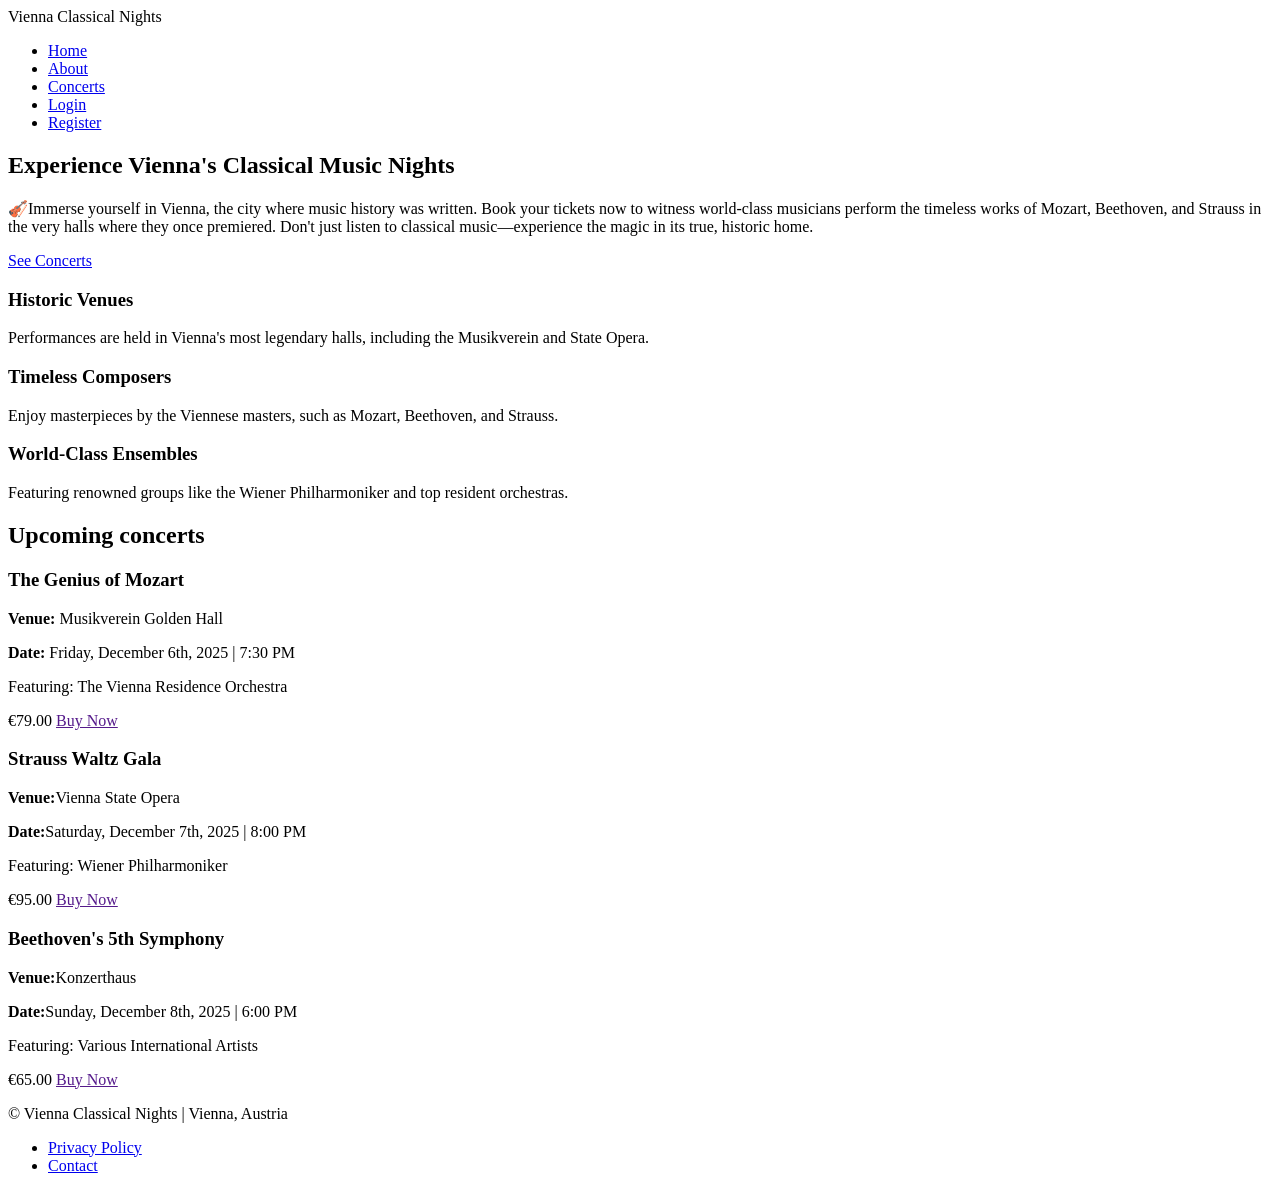
==== index.html @ 5f82bc85 "Initial project setup: add homepage structure" ====
<!DOCTYPE html>
<html lang="en">

<head>
    <meta charset="UTF-8">
    <meta name="viewport" content="width=device-width, initial-scale=1.0">
    <title>Vienna Classical Nights</title>
    <link rel="stylesheet" href="styles.css">
</head>

<body>
    <!-- Header -->
    <header class="header">
        <div class="logo">Vienna Classical Nights</div>
        <nav>
            <ul class="nav-links">
                <li><a href="index.html">Home</a></li>
                <li><a href="about.html">About</a></li>
                <li><a href="concerts.html">Concerts</a></li>
                <li><a href="login.html">Login</a></li>
                <li><a href="register.html">Register</a></li>
            </ul>
        </nav>
    </header>

    <!-- Banner -->
    <section class="banner">
        <h1>Experience Vienna's Classical Music Nights</h1>
        <p>🎻Immerse yourself in Vienna, the city where music history was written. Book your tickets now to witness
            world-class musicians perform the timeless works of Mozart, Beethoven, and Strauss in the very halls where
            they once premiered. Don't just listen to classical music—experience the magic in its true, historic home.
        </p>
        <a href="concerts.html" class="concerts-button">See Concerts</a>
    </section>

    <!-- Features -->

    <section class="features">
        <div class="feature">
            <h3>Historic Venues</h3>
            <p>Performances are held in Vienna's most legendary halls, including the Musikverein and State Opera.</p>
        </div>
        <div class="feature">
            <h3>Timeless Composers</h3>
            <p>Enjoy masterpieces by the Viennese masters, such as Mozart, Beethoven, and Strauss.</p>
        </div>
        <div class="feature">
            <h3>World-Class Ensembles</h3>
            <p>Featuring renowned groups like the Wiener Philharmoniker and top resident orchestras.</p>
        </div>
    </section>

    <!-- Upcoming concerts-->

    <section id="concerts" class="concerts-section">
        <div class="container">
            <h2>Upcoming concerts</h2>

            <div class="concert-card">
                <div class="concert-info">
                    <h3>The Genius of Mozart</h3>
                    <p><strong>Venue:</strong> Musikverein Golden Hall</p>
                    <p><strong>Date:</strong> Friday, December 6th, 2025 | 7:30 PM</p>
                    <p>Featuring: The Vienna Residence Orchestra</p>
                </div>
                <div class="price-button">
                    <span class="price">€79.00</span>
                    <a href="" class="buy-button">Buy Now</a>
                </div>
            </div>

            <div class="concert-card">
                <div class="concert-info">
                    <h3>Strauss Waltz Gala</h3>
                    <p><strong>Venue:</strong>Vienna State Opera</p>
                    <p><strong>Date:</strong>Saturday, December 7th, 2025 | 8:00 PM</p>
                    <p>Featuring: Wiener Philharmoniker</p>
                </div>
                <div class="price-button">
                    <span class="price">€95.00</span>
                    <a href="" class="buy-button">Buy Now</a>
                </div>
            </div>

            <div class="concert-card">
                <div class="concert-info">
                    <h3>Beethoven's 5th Symphony</h3>
                    <p><strong>Venue:</strong>Konzerthaus</p>
                    <p><strong>Date:</strong>Sunday, December 8th, 2025 | 6:00 PM</p>
                    <p>Featuring: Various International Artists</p>
                </div>
                <div class="price-button">
                    <span class="price">€65.00</span>
                    <a href="" class="buy-button">Buy Now</a>
                </div>
            </div>
        </div>
       
    </section>

    <!-- Footer -->

    <footer>
        <p>© Vienna Classical Nights | Vienna, Austria</p>
        <ul class="footer-links">
            <li><a href="#">Privacy Policy</a></li>
            <li><a href="#">Contact</a></li>
        </ul>
    </footer>

</body>

</html>
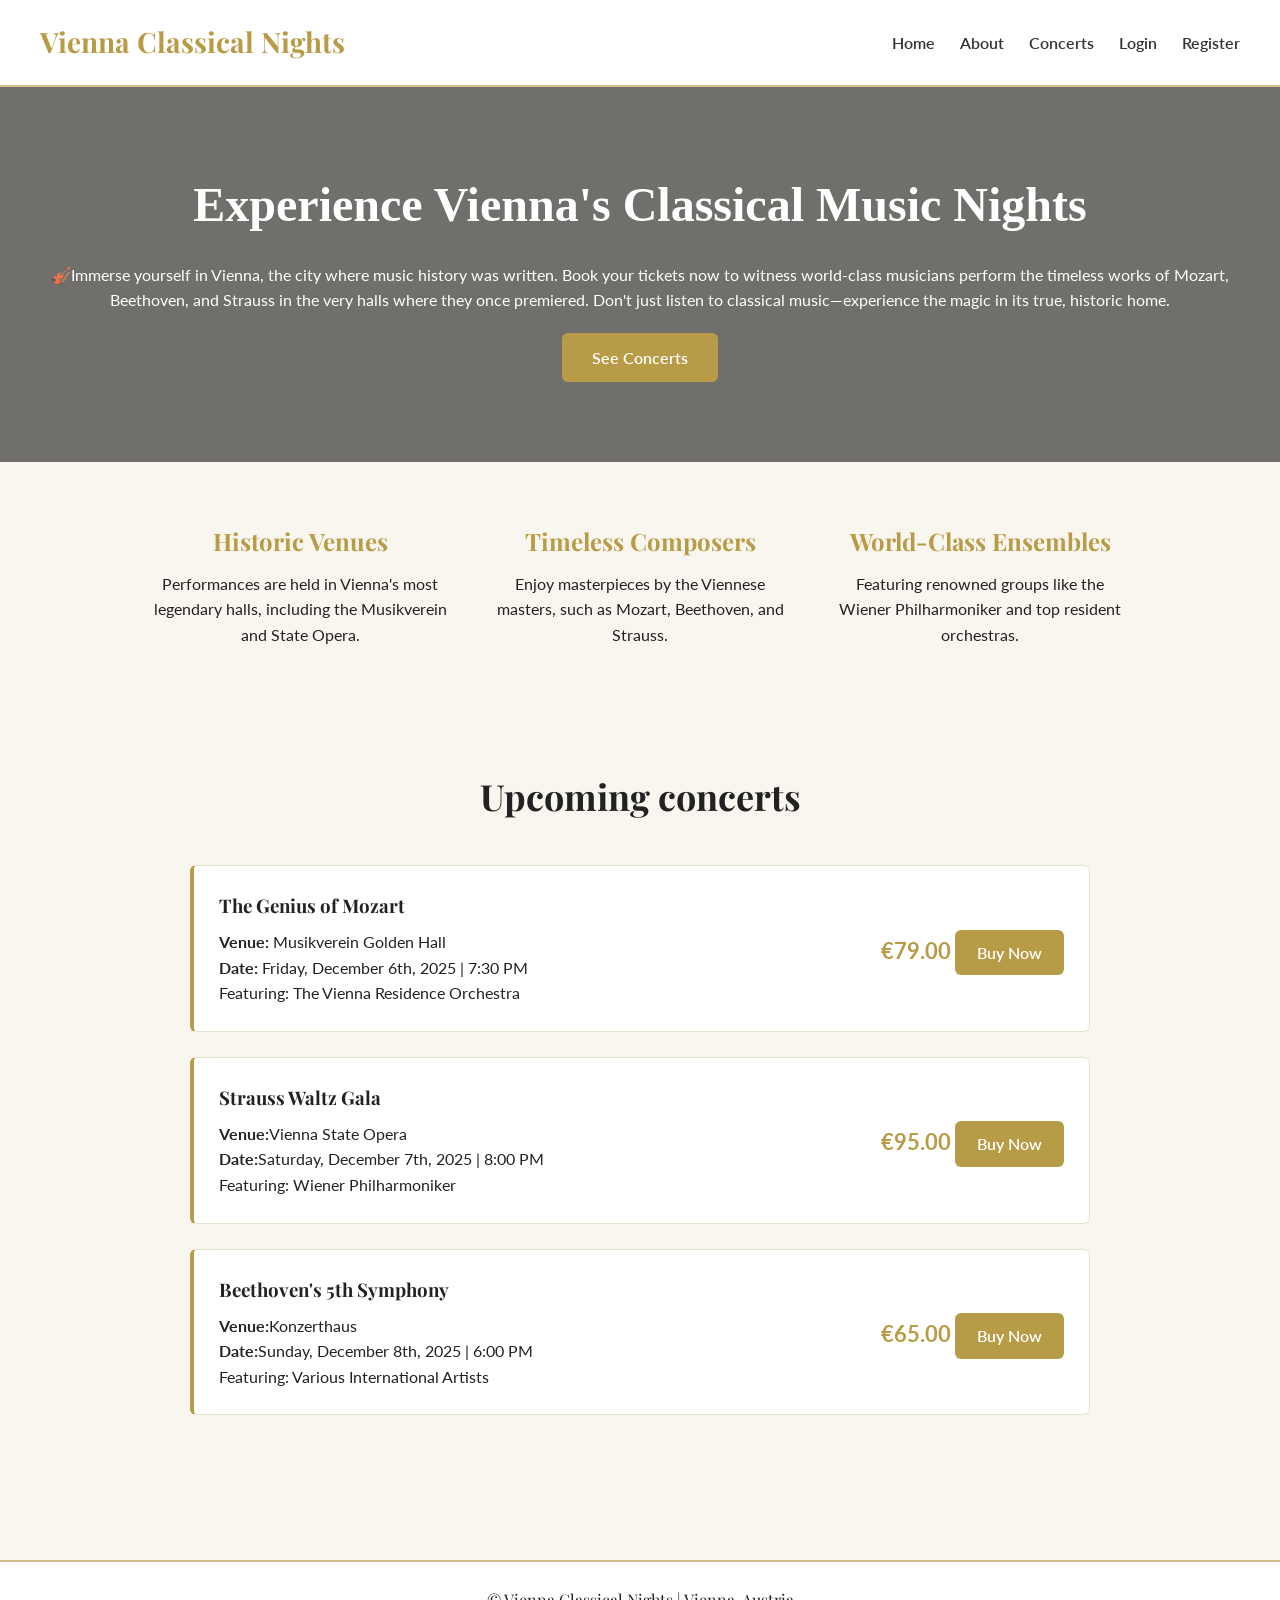
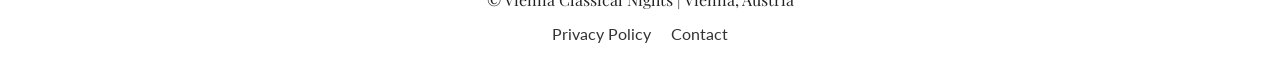
==== commit af0def5e: "Stilizimi i struktures baze me CSS" ====
--- a/index.html
+++ b/index.html
@@ -6,6 +6,8 @@
     <meta name="viewport" content="width=device-width, initial-scale=1.0">
     <title>Vienna Classical Nights</title>
     <link rel="stylesheet" href="styles.css">
+    <link href="https://fonts.googleapis.com/css2?family=Lato:wght@300;400;700&family=Playfair+Display:wght@400;700&display=swap" rel="stylesheet">
+</head>
 </head>
 
 <body>
--- a/styles.css
+++ b/styles.css
@@ -0,0 +1,196 @@
+* {
+    margin: 0;
+    padding: 0;
+    box-sizing: border-box;
+}
+
+body {
+    font-family: "Lato", sans-serif;
+    background-color: #f9f6ef;;
+    color: #222;
+    line-height: 1.6;
+}
+
+.header {
+    background-color: #fff;
+    padding: 20px 40px;
+    display: flex;
+    justify-content: space-between;
+    align-items: center;
+    border-bottom: 2px solid #d4bf8a;
+    position: sticky;
+    top: 0;
+    z-index: 100;
+}
+
+.header .logo {
+    font-family: "Playfair Display", serif;
+    font-size: 28px;
+    font-weight: 700;
+    color: #b89b47;
+}
+
+.nav-links {
+    list-style: none;
+    display: flex;
+    gap: 25px;
+}
+
+.nav-links a {
+    text-decoration: none;
+    color: #333;
+    font-weight: 600;
+    transition: color 0.3s;
+}
+
+.nav-links a:hover {
+     color: #b89b47;
+}
+
+.banner {
+    text-align: center;
+    padding: 80px 20px;
+     background: linear-gradient(
+        rgba(0, 0, 0, 0.55),
+        rgba(0, 0, 0, 0.55)
+    ),
+    url('https://hidraupianobenches.com/wp-content/uploads/2023/03/What-is-Classical-Music-A-Deep-Dive-into-the-World-of-Musical-Masterpieces.png') center/cover no-repeat;
+    color: white;
+}
+
+.banner h1 {
+    font-family: "Playfair Diplay", serif;
+    font-size: 48px;
+    margin-bottom: 18px;
+}
+
+.concerts-button {
+    background-color: #b89b47;
+    color: white;
+    padding: 12px 30px;
+    border-radius: 6px;
+    text-decoration: none;
+    font-weight: 600;
+    display: inline-block;
+    margin-top: 20px;
+    transform: 0.3s;
+}
+
+.concerts-button:hover {
+    background-color: #9f8035;
+}
+
+.features {
+    display: flex;
+    justify-content: center;
+    gap: 40px;
+    padding: 60px 20px;
+}
+
+.feature {
+    max-width: 300px;
+    text-align: center;
+}
+
+.feature h3 {
+    font-family: "Playfair Display", serif;
+    margin-bottom: 10px;
+    font-size: 24px;
+    color: #b89b47;
+}
+
+.concerts-section {
+    padding: 60px 20px;
+}
+
+.concerts-section h2 {
+    text-align: center;
+    font-family: "Playfair Display", serif;
+    font-size: 36px;
+    color: #222;
+    margin-bottom: 40px;
+}
+
+.container {
+    max-width: 900px;
+    margin: auto;
+}
+
+.concert-card {
+    background-color: white;
+    border: 1px solid #e8e1d2;
+    border-left: 4px solid #b89b47;
+    padding: 25px;
+    margin-bottom: 25px;
+    display: flex;
+    justify-content: space-between;
+    align-items: center;
+    border-radius: 6px;
+    transition: box-shadow 0.3s;
+}
+
+.concert-card:hover {
+    box-shadow: 0px 4px 14px rgba(0, 0, 0, 0.12);
+}
+
+.concert-info h3 {
+    font-family: "Playfair Display", serif;
+    margin-bottom: 8px;
+}
+
+.price-button {
+    text-align: right;
+}
+
+.price {
+    font-size: 22px;
+    font-weight: bold;
+    color: #b89b47;
+}
+
+.buy-button {
+    display: inline-block;
+    margin-top: 8px;
+    background-color: #b89b47;
+    color: white;
+    padding: 10px 22px;
+    border-radius: 6px;
+    text-decoration: none;
+    font-weight: 600;
+    transition: 0.3s;
+}
+
+.buy-button:hover {
+    background-color: #9f8035;
+}
+
+footer {
+    background-color: #fff;
+    text-align: center;
+    padding: 25px 0;
+    margin-top: 60px;
+    border-top: 2px solid #d4bf8a;
+}
+
+footer p {
+    font-family: "Playfair Display", serif;
+    font-size: 16px;
+}
+
+.footer-links {
+    list-style: none;
+    display: flex;
+    justify-content: center;
+    gap: 20px;
+    margin-top: 8px;
+}
+
+.footer-links a {
+    text-decoration: none;
+    color: #333;
+    transition: color 0.3s;
+}
+
+.footer-links a:hover {
+    color: #b89b47;
+}
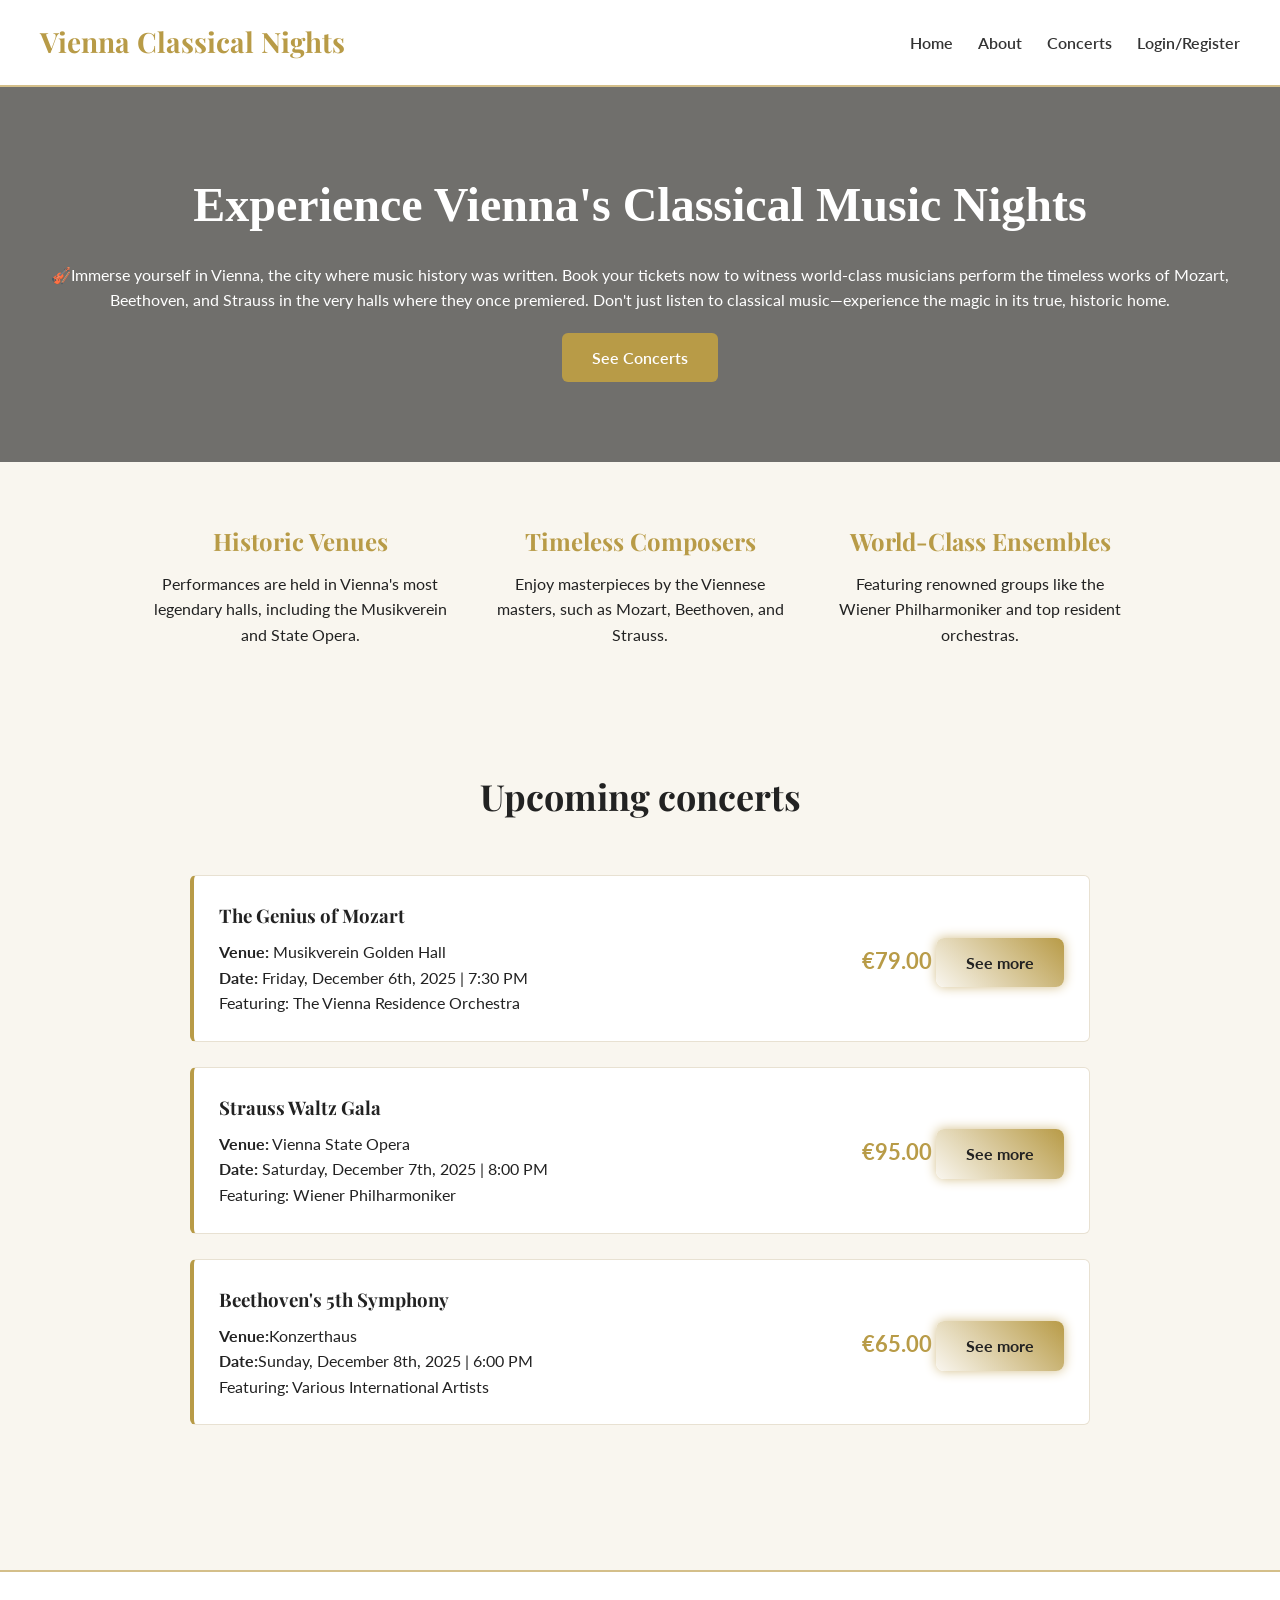
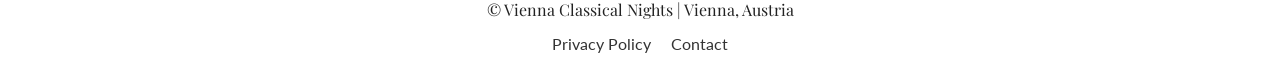
==== commit 8bd524e1: "Update i koncertit, indexit edhe shtimi i login page" ====
--- a/index.html
+++ b/index.html
@@ -19,8 +19,8 @@
                 <li><a href="index.html">Home</a></li>
                 <li><a href="about.html">About</a></li>
                 <li><a href="concerts.html">Concerts</a></li>
-                <li><a href="login.html">Login</a></li>
-                <li><a href="register.html">Register</a></li>
+                <li><a href="login.html">Login/Register</a></li>
+                
             </ul>
         </nav>
     </header>
@@ -67,20 +67,20 @@
                 </div>
                 <div class="price-button">
                     <span class="price">€79.00</span>
-                    <a href="" class="buy-button">Buy Now</a>
+                    <a href="concerts.html" class="buy-button">See more</a>
                 </div>
             </div>
 
             <div class="concert-card">
                 <div class="concert-info">
                     <h3>Strauss Waltz Gala</h3>
-                    <p><strong>Venue:</strong>Vienna State Opera</p>
-                    <p><strong>Date:</strong>Saturday, December 7th, 2025 | 8:00 PM</p>
+                    <p><strong>Venue:</strong> Vienna State Opera</p>
+                    <p><strong>Date:</strong> Saturday, December 7th, 2025 | 8:00 PM</p>
                     <p>Featuring: Wiener Philharmoniker</p>
                 </div>
                 <div class="price-button">
                     <span class="price">€95.00</span>
-                    <a href="" class="buy-button">Buy Now</a>
+                    <a href="concerts.html" class="buy-button">See more</a>
                 </div>
             </div>
 
@@ -93,7 +93,7 @@
                 </div>
                 <div class="price-button">
                     <span class="price">€65.00</span>
-                    <a href="" class="buy-button">Buy Now</a>
+                    <a href="concerts.html" class="buy-button">See more</a>
                 </div>
             </div>
         </div>
--- a/styles.css
+++ b/styles.css
@@ -194,3 +194,157 @@
 .footer-links a:hover {
     color: #b89b47;
 }
+
+/* kodi i concerts page */
+
+/* MAIN CONTAINER */
+.concerts-section.container {
+  max-width: 900px;
+  margin: 60px auto;
+  padding: 0 20px;
+  text-align: center;
+}
+
+.concerts-section h2 {
+  font-family: 'Playfair Display', serif;
+  font-size: 36px;
+  color: #222;
+  margin-bottom: 50px;
+}
+
+/* CONCERT HERO SECTIONS */
+.concert-day-hero {
+  position: relative;
+  height: 420px;
+  margin-bottom: 40px;
+  border-radius: 12px;
+  background-size: cover;
+  background-position: center;
+  overflow: hidden;
+  box-shadow: 0 6px 20px rgba(0,0,0,0.15);
+  transition: transform 0.3s ease;
+}
+
+.concert-day-hero:hover {
+  transform: scale(1.03);
+  box-shadow: 0 12px 35px rgba(0,0,0,0.25);
+}
+
+.concert-day-hero-overlay {
+  position: absolute;
+  bottom: 0;
+  width: 100%;
+  background: linear-gradient(to top, rgba(0,0,0,0.75) 40%, transparent 100%);
+  padding: 30px 40px;
+  color: #f9f6ef;
+  border-radius: 0 0 12px 12px;
+  display: flex;
+  flex-direction: column;
+  justify-content: flex-end;
+  height: 100%;
+}
+
+.concert-day-info h3 {
+  font-size: 18px;
+  font-weight: 400;
+  margin-bottom: 8px;
+  text-shadow: 0 0 6px rgba(0,0,0,0.7);
+}
+
+.concert-day-info h2 {
+  font-family: 'Playfair Display', serif;
+  font-size: 32px;
+  font-weight: 700;
+  margin-bottom: 12px;
+  color: #b89b47;
+  text-shadow: 0 0 8px #d4bf8a;
+}
+
+.concert-day-info p {
+  font-size: 16px;
+  margin-bottom: 20px;
+  text-shadow: 0 0 6px rgba(0,0,0,0.6);
+}
+
+/* BUY BUTTON */
+.buy-button {
+  align-self: flex-start;
+  background: linear-gradient(45deg, #f9f6ef, #b89b47);
+  color: #222;
+  font-weight: 700;
+  padding: 12px 30px;
+  border-radius: 8px;
+  text-decoration: none;
+  box-shadow: 0 0 12px #d4bf8a;
+  border: none;
+  cursor: pointer;
+  transition: all 0.3s ease;
+  font-size: 16px;
+}
+
+.buy-button:hover {
+  background: linear-gradient(45deg, #d4bf8a, #f9f6ef);
+  color: #111;
+  box-shadow: 0 0 20px #b89b47;
+  transform: translateY(-3px);
+}
+/*  kodi i about page */
+/* Main About container */
+.about-container {
+    max-width: 900px;
+    margin: auto;
+    padding: 60px 20px;
+}
+
+/* Title sections */
+.about-container h2 {
+    font-family: "Playfair Display", serif;
+    font-size: 32px;
+    color: #b89b47;
+    margin-top: 40px;
+    margin-bottom: 15px;
+    text-align: center;
+}
+
+/* Text paragraphs */
+.about-container p {
+    font-size: 18px;
+    line-height: 1.9;
+    color: #232323;
+    margin-bottom: 25px;
+}
+
+/* Bullet list */
+.about-container ul {
+    padding-left: 25px;
+    margin-bottom: 30px;
+}
+
+.about-container ul li {
+    font-size: 18px;
+    line-height: 1.8;
+    margin-bottom: 10px;
+}
+
+.about-banner {
+    background: linear-gradient(
+        rgba(0, 0, 0, 0.45),
+        rgba(0, 0, 0, 0.45)
+    ),
+    url("images/image55.jpg") center/cover no-repeat;
+    padding: 90px 20px;
+    text-align: center;
+    color: white;
+}
+
+.about-banner h1 {
+    font-family: "Playfair Display", serif;
+    font-size: 48px;
+    margin-bottom: 10px;
+}
+
+.about-banner p {
+    font-size: 20px;
+    max-width: 800px;
+    margin: auto;
+}
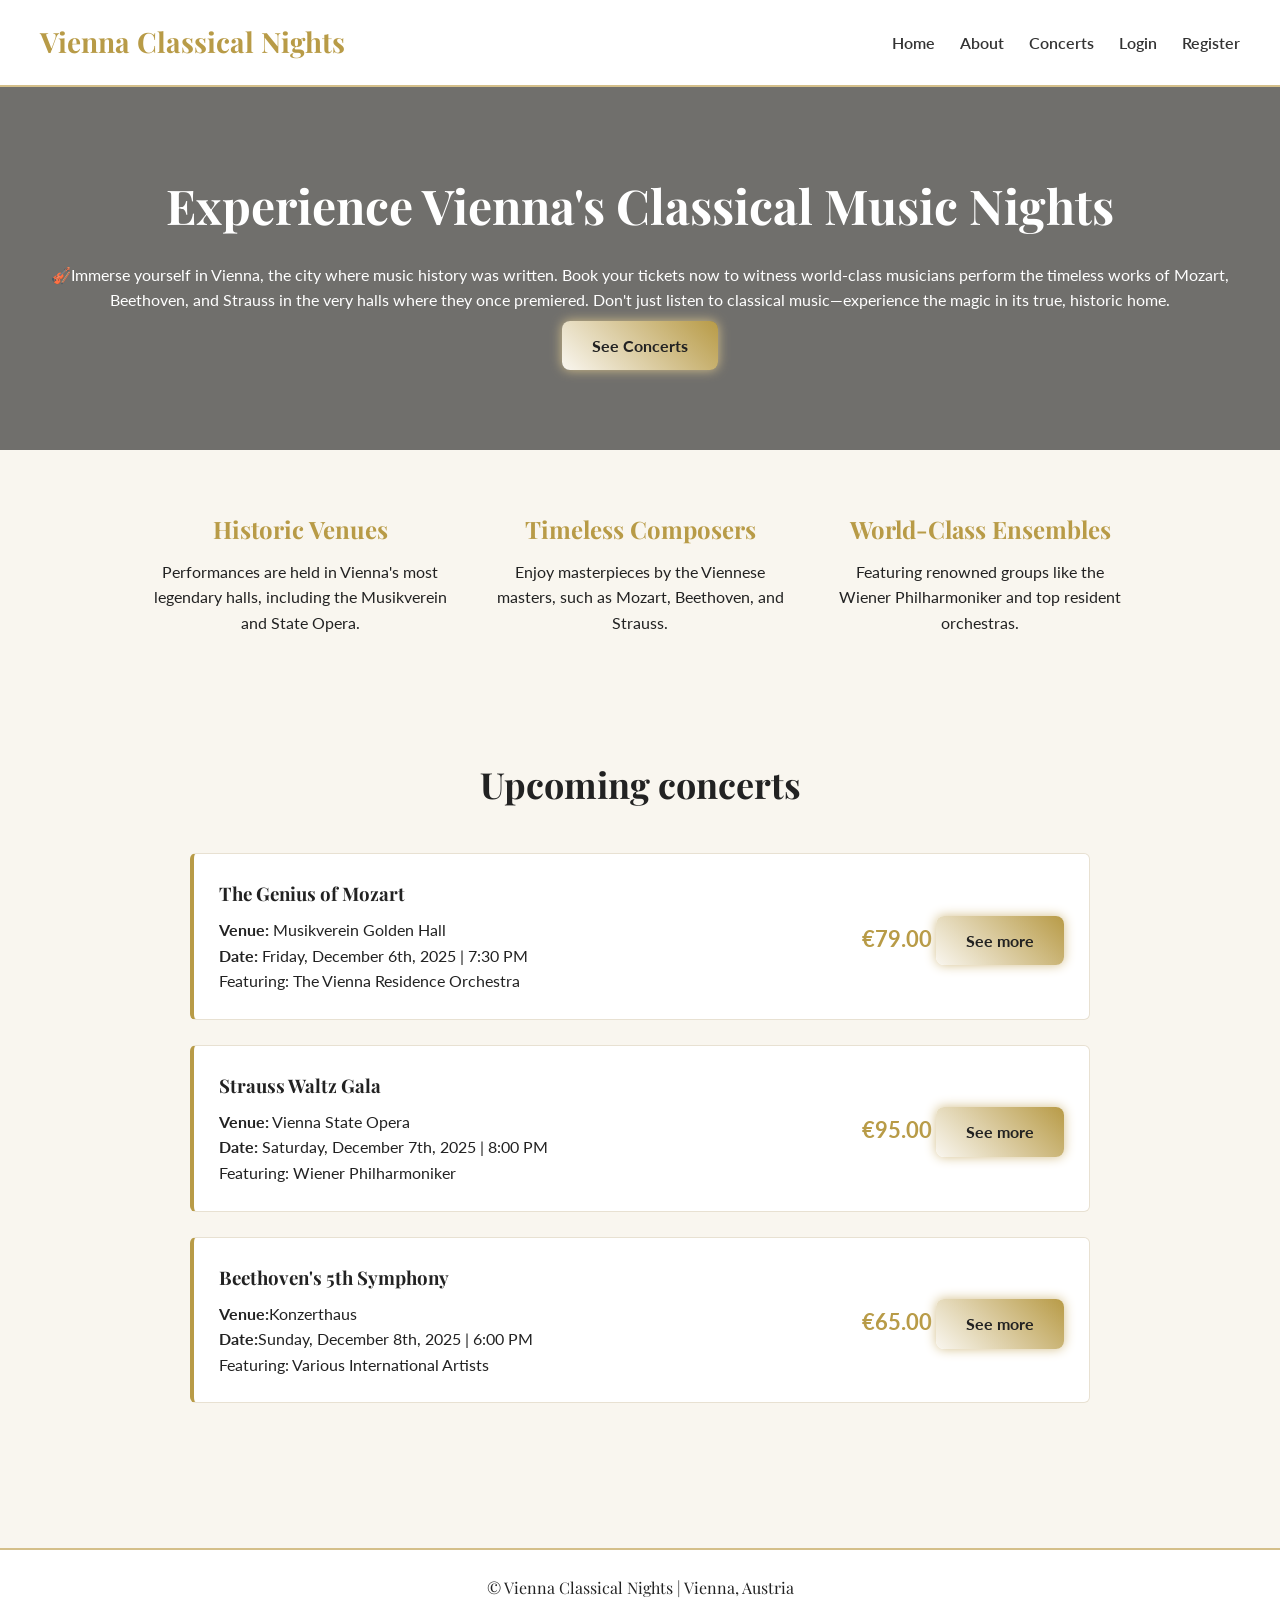
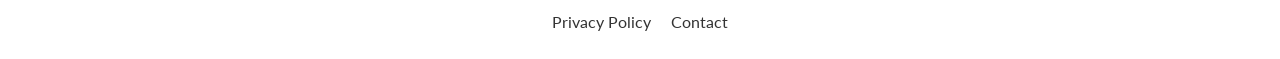
==== commit 2fd59ea1: "Shtimi i register page" ====
--- a/index.html
+++ b/index.html
@@ -19,7 +19,8 @@
                 <li><a href="index.html">Home</a></li>
                 <li><a href="about.html">About</a></li>
                 <li><a href="concerts.html">Concerts</a></li>
-                <li><a href="login.html">Login/Register</a></li>
+                <li><a href="login.html">Login</a></li>
+                <li><a href="register.html">Register</a></li>
                 
             </ul>
         </nav>
@@ -32,7 +33,7 @@
             world-class musicians perform the timeless works of Mozart, Beethoven, and Strauss in the very halls where
             they once premiered. Don't just listen to classical music—experience the magic in its true, historic home.
         </p>
-        <a href="concerts.html" class="concerts-button">See Concerts</a>
+        <a href="concerts.html" class="buy-button">See Concerts</a>
     </section>
 
     <!-- Features -->
--- a/styles.css
+++ b/styles.css
@@ -6,7 +6,7 @@
 
 body {
     font-family: "Lato", sans-serif;
-    background-color: #f9f6ef;;
+    background-color: #f9f6ef;
     color: #222;
     line-height: 1.6;
 }
@@ -44,28 +44,25 @@
 }
 
 .nav-links a:hover {
-     color: #b89b47;
+    color: #b89b47;
 }
 
 .banner {
     text-align: center;
     padding: 80px 20px;
-     background: linear-gradient(
-        rgba(0, 0, 0, 0.55),
-        rgba(0, 0, 0, 0.55)
-    ),
-    url('https://hidraupianobenches.com/wp-content/uploads/2023/03/What-is-Classical-Music-A-Deep-Dive-into-the-World-of-Musical-Masterpieces.png') center/cover no-repeat;
+    background: linear-gradient(rgba(0,0,0,0.55), rgba(0,0,0,0.55)),
+        url('https://hidraupianobenches.com/wp-content/uploads/2023/03/What-is-Classical-Music-A-Deep-Dive-into-the-World-of-Musical-Masterpieces.png') center/cover no-repeat;
     color: white;
 }
 
 .banner h1 {
-    font-family: "Playfair Diplay", serif;
+    font-family: "Playfair Display", serif;
     font-size: 48px;
     margin-bottom: 18px;
 }
 
-.concerts-button {
-    background-color: #b89b47;
+/* .concerts-button {
+    background-color: #b89b47; 
     color: white;
     padding: 12px 30px;
     border-radius: 6px;
@@ -73,12 +70,12 @@
     font-weight: 600;
     display: inline-block;
     margin-top: 20px;
-    transform: 0.3s;
+    transition: 0.3s;
 }
 
 .concerts-button:hover {
     background-color: #9f8035;
-}
+} */
 
 .features {
     display: flex;
@@ -130,7 +127,7 @@
 }
 
 .concert-card:hover {
-    box-shadow: 0px 4px 14px rgba(0, 0, 0, 0.12);
+    box-shadow: 0px 4px 14px rgba(0,0,0,0.12);
 }
 
 .concert-info h3 {
@@ -195,108 +192,94 @@
     color: #b89b47;
 }
 
-/* kodi i concerts page */
-
-/* MAIN CONTAINER */
 .concerts-section.container {
-  max-width: 900px;
-  margin: 60px auto;
-  padding: 0 20px;
-  text-align: center;
-}
-
-.concerts-section h2 {
-  font-family: 'Playfair Display', serif;
-  font-size: 36px;
-  color: #222;
-  margin-bottom: 50px;
-}
-
-/* CONCERT HERO SECTIONS */
+    max-width: 900px;
+    margin: 60px auto;
+    padding: 0 20px;
+    text-align: center;
+}
+
 .concert-day-hero {
-  position: relative;
-  height: 420px;
-  margin-bottom: 40px;
-  border-radius: 12px;
-  background-size: cover;
-  background-position: center;
-  overflow: hidden;
-  box-shadow: 0 6px 20px rgba(0,0,0,0.15);
-  transition: transform 0.3s ease;
+    position: relative;
+    height: 420px;
+    margin-bottom: 40px;
+    border-radius: 12px;
+    background-size: cover;
+    background-position: center;
+    overflow: hidden;
+    box-shadow: 0 6px 20px rgba(0,0,0,0.15);
+    transition: transform 0.3s ease;
 }
 
 .concert-day-hero:hover {
-  transform: scale(1.03);
-  box-shadow: 0 12px 35px rgba(0,0,0,0.25);
+    transform: scale(1.03);
+    box-shadow: 0 12px 35px rgba(0,0,0,0.25);
 }
 
 .concert-day-hero-overlay {
-  position: absolute;
-  bottom: 0;
-  width: 100%;
-  background: linear-gradient(to top, rgba(0,0,0,0.75) 40%, transparent 100%);
-  padding: 30px 40px;
-  color: #f9f6ef;
-  border-radius: 0 0 12px 12px;
-  display: flex;
-  flex-direction: column;
-  justify-content: flex-end;
-  height: 100%;
+    position: absolute;
+    bottom: 0;
+    width: 100%;
+    background: linear-gradient(to top, rgba(0,0,0,0.75) 40%, transparent 100%);
+    padding: 30px 40px;
+    color: #f9f6ef;
+    border-radius: 0 0 12px 12px;
+    display: flex;
+    flex-direction: column;
+    justify-content: flex-end;
+    height: 100%;
 }
 
 .concert-day-info h3 {
-  font-size: 18px;
-  font-weight: 400;
-  margin-bottom: 8px;
-  text-shadow: 0 0 6px rgba(0,0,0,0.7);
+    font-size: 18px;
+    font-weight: 400;
+    margin-bottom: 8px;
+    text-shadow: 0 0 6px rgba(0,0,0,0.7);
 }
 
 .concert-day-info h2 {
-  font-family: 'Playfair Display', serif;
-  font-size: 32px;
-  font-weight: 700;
-  margin-bottom: 12px;
-  color: #b89b47;
-  text-shadow: 0 0 8px #d4bf8a;
+    font-family: "Playfair Display", serif;
+    font-size: 32px;
+    font-weight: 700;
+    margin-bottom: 12px;
+    color: #b89b47;
+    text-shadow: 0 0 8px #d4bf8a;
 }
 
 .concert-day-info p {
-  font-size: 16px;
-  margin-bottom: 20px;
-  text-shadow: 0 0 6px rgba(0,0,0,0.6);
-}
-
-/* BUY BUTTON */
+    font-size: 16px;
+    margin-bottom: 20px;
+    text-shadow: 0 0 6px rgba(0,0,0,0.6);
+}
+
 .buy-button {
-  align-self: flex-start;
-  background: linear-gradient(45deg, #f9f6ef, #b89b47);
-  color: #222;
-  font-weight: 700;
-  padding: 12px 30px;
-  border-radius: 8px;
-  text-decoration: none;
-  box-shadow: 0 0 12px #d4bf8a;
-  border: none;
-  cursor: pointer;
-  transition: all 0.3s ease;
-  font-size: 16px;
+    align-self: flex-start;
+    background: linear-gradient(45deg, #f9f6ef, #b89b47);
+    color: #222;
+    font-weight: 700;
+    padding: 12px 30px;
+    border-radius: 8px;
+    text-decoration: none;
+    box-shadow: 0 0 12px #d4bf8a;
+    border: none;
+    cursor: pointer;
+    transition: all 0.3s ease;
+    font-size: 16px;
 }
 
 .buy-button:hover {
-  background: linear-gradient(45deg, #d4bf8a, #f9f6ef);
-  color: #111;
-  box-shadow: 0 0 20px #b89b47;
-  transform: translateY(-3px);
-}
-/*  kodi i about page */
-/* Main About container */
+    background: linear-gradient(45deg, #d4bf8a, #f9f6ef);
+    color: #111;
+    box-shadow: 0 0 20px #b89b47;
+    transform: translateY(-3px);
+}
+
 .about-container {
     max-width: 900px;
     margin: auto;
     padding: 60px 20px;
 }
 
-/* Title sections */
 .about-container h2 {
     font-family: "Playfair Display", serif;
     font-size: 32px;
@@ -306,7 +289,6 @@
     text-align: center;
 }
 
-/* Text paragraphs */
 .about-container p {
     font-size: 18px;
     line-height: 1.9;
@@ -314,7 +296,6 @@
     margin-bottom: 25px;
 }
 
-/* Bullet list */
 .about-container ul {
     padding-left: 25px;
     margin-bottom: 30px;
@@ -327,11 +308,8 @@
 }
 
 .about-banner {
-    background: linear-gradient(
-        rgba(0, 0, 0, 0.45),
-        rgba(0, 0, 0, 0.45)
-    ),
-    url("images/image55.jpg") center/cover no-repeat;
+    background: linear-gradient(rgba(0,0,0,0.45), rgba(0,0,0,0.45)),
+        url("images/image55.jpg") center/cover no-repeat;
     padding: 90px 20px;
     text-align: center;
     color: white;
@@ -348,3 +326,164 @@
     max-width: 800px;
     margin: auto;
 }
+
+.login-section {
+    display: flex;
+    justify-content: center;
+    align-items: center;
+    min-height: 70vh;
+    padding: 40px 20px;
+    background-color: #f9f6ef;
+}
+
+.login-container {
+    background-color: #fff;
+    padding: 40px;
+    border-radius: 8px;
+    box-shadow: 0 4px 14px rgba(0,0,0,0.1);
+    max-width: 400px;
+    width: 100%;
+    text-align: center;
+}
+
+.login-container h2 {
+    font-family: "Playfair Display", serif;
+    font-size: 32px;
+    margin-bottom: 25px;
+    color: #b89b47;
+}
+
+.login-container label {
+    display: block;
+    text-align: left;
+    margin: 12px 0 6px;
+    font-weight: 600;
+    color: #222;
+}
+
+.login-container input {
+    width: 100%;
+    padding: 12px;
+    border: 1px solid #d4bf8a;
+    border-radius: 6px;
+    margin-bottom: 20px;
+    font-size: 16px;
+    font-family: "Lato", sans-serif;
+}
+
+.login-button {
+    background-color: #b89b47;
+    color: #fff;
+    padding: 12px 30px;
+    border: none;
+    border-radius: 6px;
+    font-size: 16px;
+    font-weight: 600;
+    cursor: pointer;
+    transition: background-color 0.3s;
+    width: 100%;
+}
+
+.login-button:hover {
+    background-color: #9f8035;
+}
+
+.register-link {
+    margin-top: 15px;
+    font-size: 14px;
+}
+
+.register-link a {
+    color: #b89b47;
+    text-decoration: none;
+    font-weight: 600;
+}
+
+.register-link a:hover {
+    color: #9f8035;
+}
+
+
+.register-section {
+    display: flex;
+    justify-content: center;
+    align-items: center;
+    min-height: 70vh;
+    padding: 40px 20px;
+    background-color: #f9f6ef;
+}
+
+.register-container {
+    background-color: #fff;
+    padding: 40px;
+    border-radius: 8px;
+    box-shadow: 0 4px 14px rgba(0,0,0,0.1);
+    max-width: 420px;
+    width: 100%;
+    text-align: center;
+}
+
+.register-container h2 {
+    font-family: "Playfair Display", serif;
+    font-size: 32px;
+    margin-bottom: 25px;
+    color: #b89b47;
+}
+
+.register-container label {
+    display: block;
+    text-align: left;
+    margin: 12px 0 6px;
+    font-weight: 600;
+    color: #222;
+}
+
+.register-container input {
+    width: 100%;
+    padding: 12px;
+    border: 1px solid #d4bf8a;
+    border-radius: 6px;
+    margin-bottom: 20px;
+    font-size: 16px;
+    font-family: "Lato", sans-serif;
+    transition: border 0.3s, box-shadow 0.3s;
+}
+
+.register-container input:focus {
+    border-color: #b89b47;
+    box-shadow: 0 0 8px rgba(184, 155, 71, 0.5);
+    outline: none;
+}
+
+.signup-button {
+    background-color: #b89b47;
+    color: #fff;
+    padding: 12px 30px;
+    border: none;
+    border-radius: 6px;
+    font-size: 16px;
+    font-weight: 600;
+    cursor: pointer;
+    transition: background-color 0.3s, transform 0.2s;
+    width: 100%;
+}
+
+.signup-button:hover {
+    background-color: #9f8035;
+    transform: translateY(-2px);
+}
+
+.login-link {
+    margin-top: 15px;
+    font-size: 14px;
+}
+
+.login-link a {
+    color: #b89b47;
+    text-decoration: none;
+    font-weight: 600;
+}
+
+.login-link a:hover {
+    color: #9f8035;
+}
